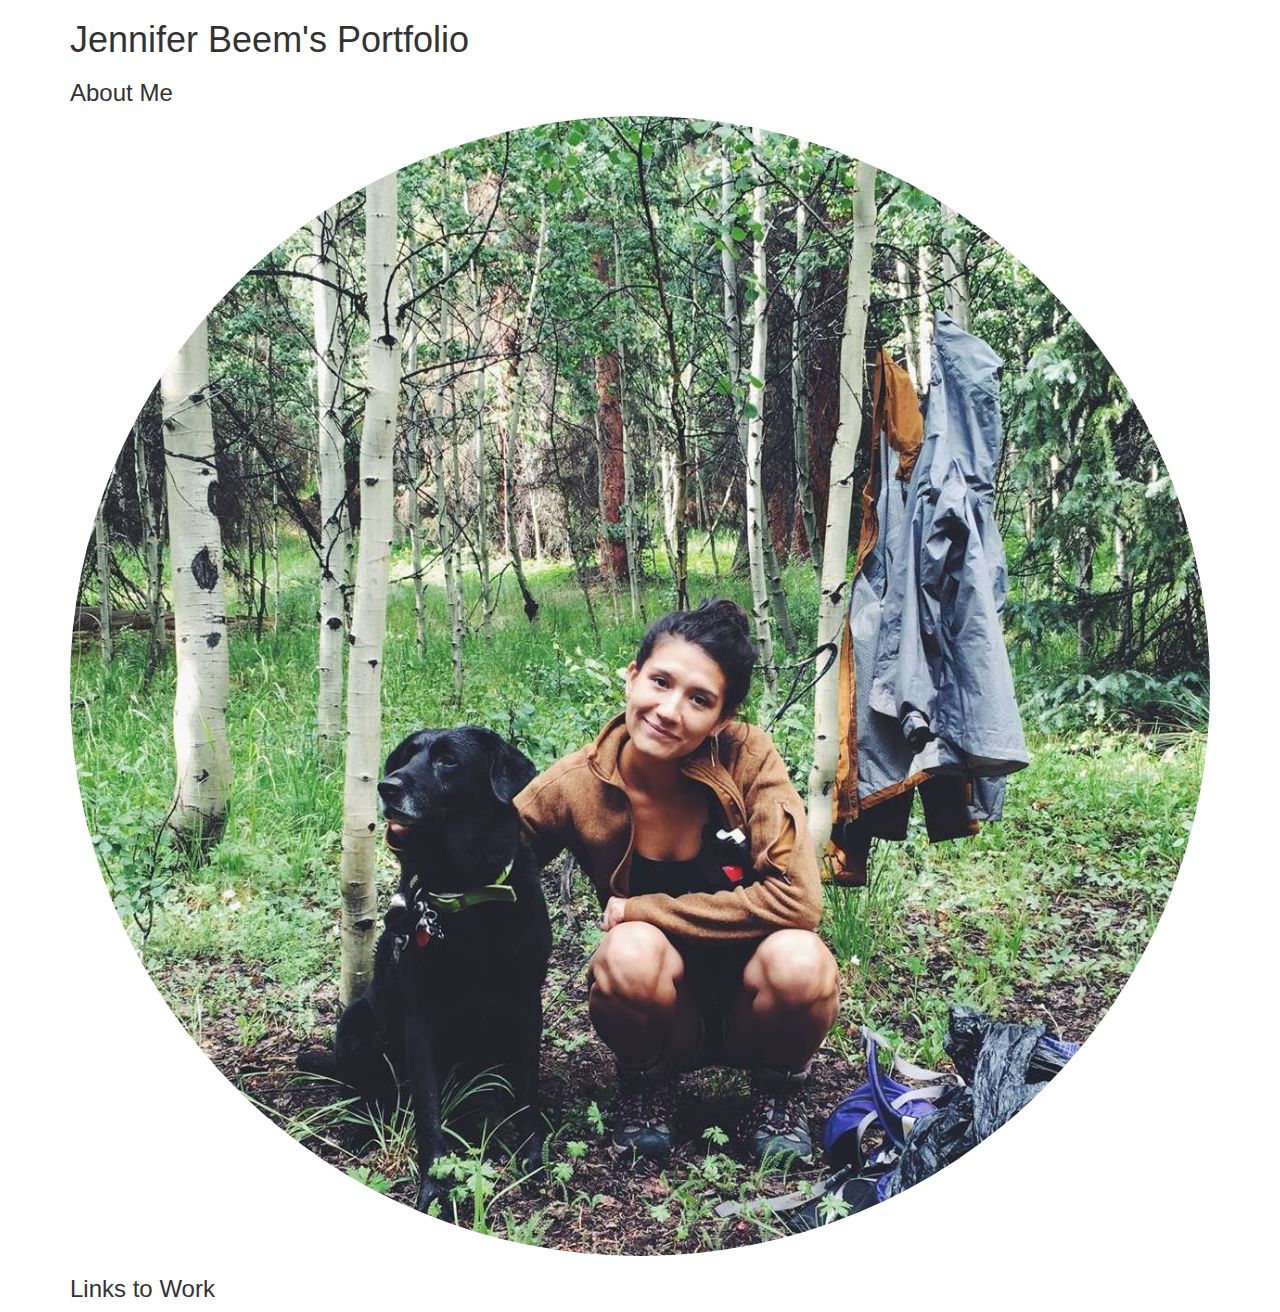
==== my-portfolio.html @ 3041405c "make image circle and set height and max-width to make image responsive" ====
<!DOCTYPE html>
<html>
  <head>
    <link rel="stylesheet" href="css/bootstrap.css">
    <link rel="stylesheet" href="css/styles.css">
    <meta charset="utf-8">
    <title>Jennifer Beem's Portfolio</title>
  </head>
  <body>
    <div class="container">
      <h1>Jennifer Beem's Portfolio</h1>
      <h3>About Me</h3>
      <img src="img/Lake City.jpg" class="img-circle" alt="lake city hike">
      <h3>Links to Work</h3>
    </div>
  </body>
</html>
---- css/styles.css ----
img {
  height: auto;
  max-width: 100%;
}
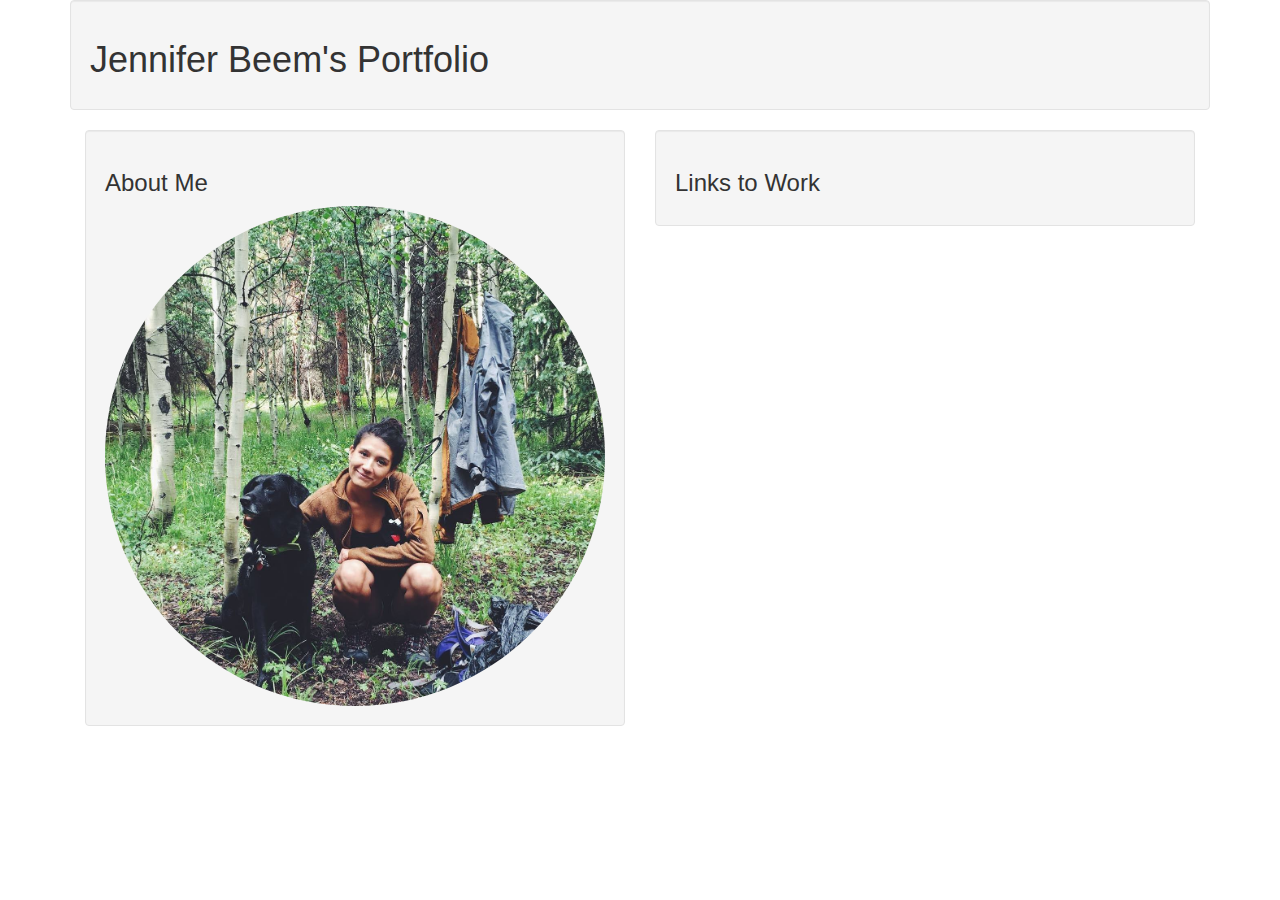
==== commit db9001f8: "make each section a well and make subheaders to columns (6 width)" ====
--- a/my-portfolio.html
+++ b/my-portfolio.html
@@ -8,10 +8,20 @@
   </head>
   <body>
     <div class="container">
-      <h1>Jennifer Beem's Portfolio</h1>
+      <div class="well">
+        <h1>Jennifer Beem's Portfolio</h1>
+      </div>
+      <div class="col-md-6">
+      <div class="well">
       <h3>About Me</h3>
       <img src="img/Lake City.jpg" class="img-circle" alt="lake city hike">
+      </div>
+      </div>
+      <div class="col-md-6">
+      <div class="well">
       <h3>Links to Work</h3>
+      </div>
+      </div>
     </div>
   </body>
 </html>
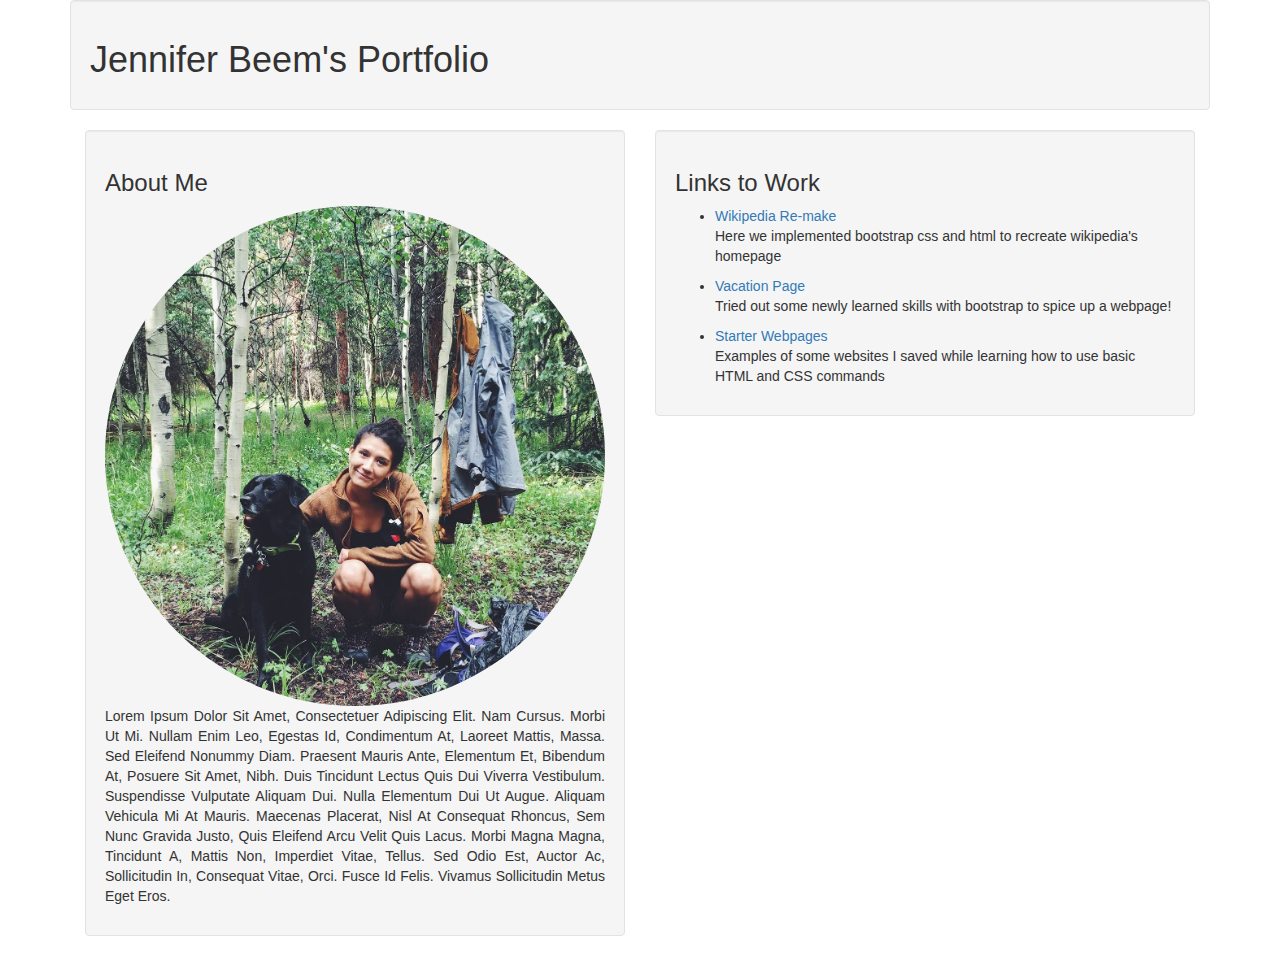
==== commit 09745694: "add links to github repositories and brief descriptions" ====
--- a/my-portfolio.html
+++ b/my-portfolio.html
@@ -11,15 +11,26 @@
       <div class="well">
         <h1>Jennifer Beem's Portfolio</h1>
       </div>
+
       <div class="col-md-6">
       <div class="well">
-      <h3>About Me</h3>
-      <img src="img/Lake City.jpg" class="img-circle" alt="lake city hike">
+        <h3>About Me</h3>
+        <img src="img/Lake City.jpg" class="img-circle" alt="lake city hike">
+        <p class="about">Lorem Ipsum Dolor Sit Amet, Consectetuer Adipiscing Elit. Nam Cursus. Morbi Ut Mi. Nullam Enim Leo, Egestas Id, Condimentum At, Laoreet Mattis, Massa. Sed Eleifend Nonummy Diam. Praesent Mauris Ante, Elementum Et, Bibendum At, Posuere Sit Amet, Nibh. Duis Tincidunt Lectus Quis Dui Viverra Vestibulum. Suspendisse Vulputate Aliquam Dui. Nulla Elementum Dui Ut Augue. Aliquam Vehicula Mi At Mauris. Maecenas Placerat, Nisl At Consequat Rhoncus, Sem Nunc Gravida Justo, Quis Eleifend Arcu Velit Quis Lacus. Morbi Magna Magna, Tincidunt A, Mattis Non, Imperdiet Vitae, Tellus. Sed Odio Est, Auctor Ac, Sollicitudin In, Consequat Vitae, Orci. Fusce Id Felis. Vivamus Sollicitudin Metus Eget Eros.</p>
       </div>
       </div>
+
       <div class="col-md-6">
       <div class="well">
-      <h3>Links to Work</h3>
+        <h3>Links to Work</h3>
+        <ul>
+      <li><a href="https://github.com/jeemb/wiki">Wikipedia Re-make</a></li>
+      <p>Here we implemented bootstrap css and html to recreate wikipedia's homepage</p>
+      <li><a href="https://github.com/jeemb/Vacation">Vacation Page</a></li>
+      <p>Tried out some newly learned skills with bootstrap to spice up a webpage!</p>
+      <li><a href="https://github.com/jeemb/My-First-Web-Page">Starter Webpages</a></li>
+      <p>Examples of some websites I saved while learning how to use basic HTML and CSS commands</p>
+    </ul>
       </div>
       </div>
     </div>
--- a/css/styles.css
+++ b/css/styles.css
@@ -2,3 +2,6 @@
   height: auto;
   max-width: 100%;
 }
+p.about {
+  text-align: justify;
+}
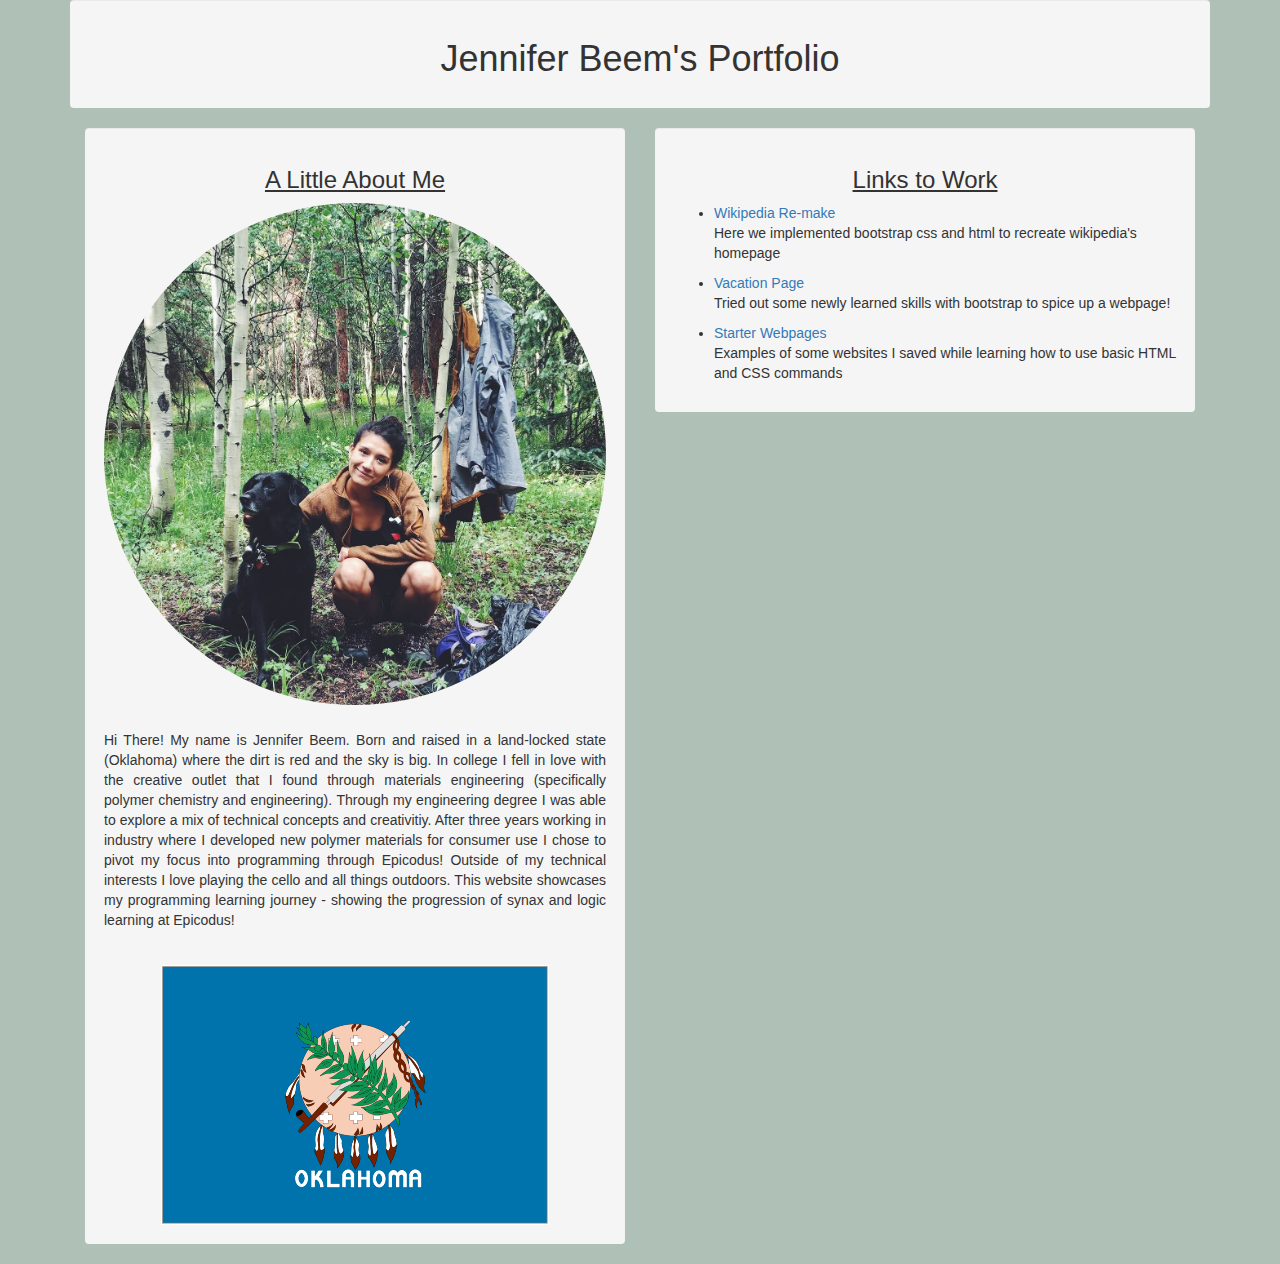
==== commit 958f132d: "add real text in about me section with padding, add oklahoma flag img, and background color" ====
--- a/my-portfolio.html
+++ b/my-portfolio.html
@@ -14,9 +14,11 @@
 
       <div class="col-md-6">
       <div class="well">
-        <h3>About Me</h3>
+        <h3>A Little About Me</h3>
         <img src="img/Lake City.jpg" class="img-circle" alt="lake city hike">
-        <p class="about">Lorem Ipsum Dolor Sit Amet, Consectetuer Adipiscing Elit. Nam Cursus. Morbi Ut Mi. Nullam Enim Leo, Egestas Id, Condimentum At, Laoreet Mattis, Massa. Sed Eleifend Nonummy Diam. Praesent Mauris Ante, Elementum Et, Bibendum At, Posuere Sit Amet, Nibh. Duis Tincidunt Lectus Quis Dui Viverra Vestibulum. Suspendisse Vulputate Aliquam Dui. Nulla Elementum Dui Ut Augue. Aliquam Vehicula Mi At Mauris. Maecenas Placerat, Nisl At Consequat Rhoncus, Sem Nunc Gravida Justo, Quis Eleifend Arcu Velit Quis Lacus. Morbi Magna Magna, Tincidunt A, Mattis Non, Imperdiet Vitae, Tellus. Sed Odio Est, Auctor Ac, Sollicitudin In, Consequat Vitae, Orci. Fusce Id Felis. Vivamus Sollicitudin Metus Eget Eros.</p>
+        <p class="about">Hi There! My name is Jennifer Beem. Born and raised in a land-locked state (Oklahoma) where the dirt is red and the sky is big. In college I fell in love with the creative outlet that I found through materials engineering (specifically polymer chemistry and engineering). Through my engineering degree I was able to explore a mix of technical concepts and creativitiy. After three years working in industry where I developed new polymer materials for consumer use I chose to pivot my focus into programming through Epicodus! Outside of my technical interests I love playing the cello and all things outdoors. This website showcases my programming learning journey - showing the progression of synax and logic learning at Epicodus!
+        </p>
+        <img src="img/oklahoma.gif" class="center-block" class="img.responsive" alt="oklahoma flag">
       </div>
       </div>
 
--- a/css/styles.css
+++ b/css/styles.css
@@ -4,4 +4,24 @@
 }
 p.about {
   text-align: justify;
+  padding-top: 5%;
+  padding-bottom: 5%;
 }
+
+body {
+  background-color: #afc1b7;
+}
+
+.well {
+  border: 1px hidden #2b333e;
+}
+
+h1 {
+  text-align: center;
+  font-family: "Helvetica", Helvetica, sans-serif;
+}
+
+h3 {
+  text-align: center;
+  text-decoration: underline;
+}
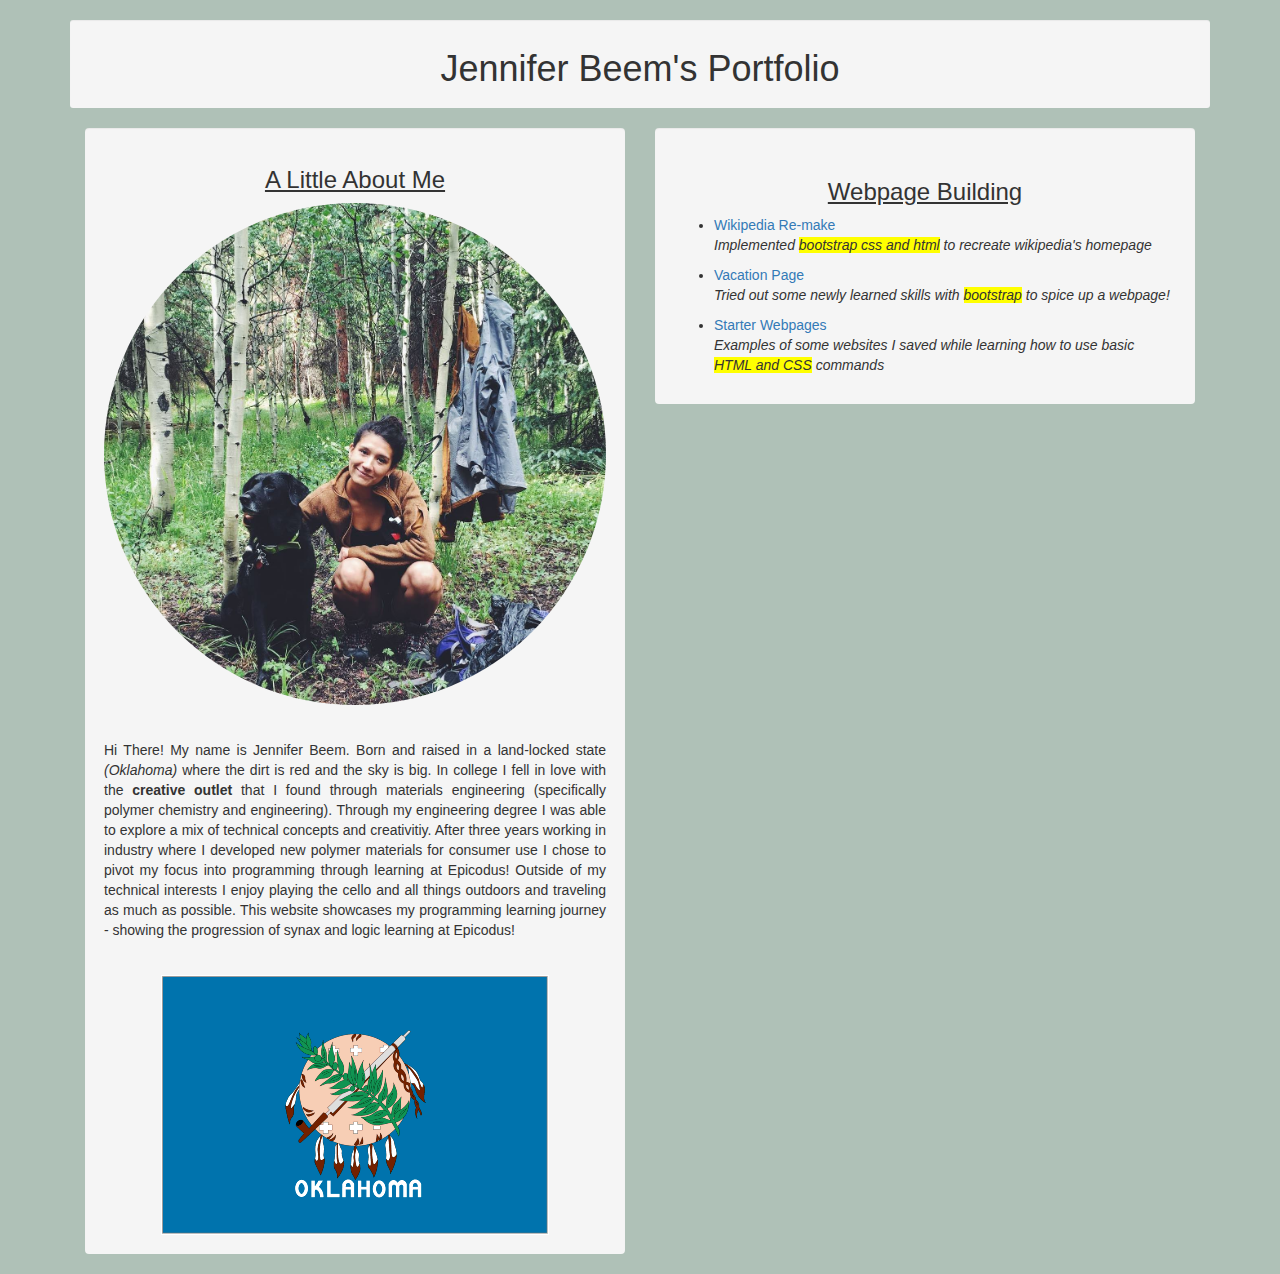
==== commit 0588111d: "make header well small and add inline HTML commands (highlighting, bold and italics) for h3 sections" ====
--- a/my-portfolio.html
+++ b/my-portfolio.html
@@ -8,7 +8,7 @@
   </head>
   <body>
     <div class="container">
-      <div class="well">
+      <div class="well well-sm">
         <h1>Jennifer Beem's Portfolio</h1>
       </div>
 
@@ -16,7 +16,7 @@
       <div class="well">
         <h3>A Little About Me</h3>
         <img src="img/Lake City.jpg" class="img-circle" alt="lake city hike">
-        <p class="about">Hi There! My name is Jennifer Beem. Born and raised in a land-locked state (Oklahoma) where the dirt is red and the sky is big. In college I fell in love with the creative outlet that I found through materials engineering (specifically polymer chemistry and engineering). Through my engineering degree I was able to explore a mix of technical concepts and creativitiy. After three years working in industry where I developed new polymer materials for consumer use I chose to pivot my focus into programming through Epicodus! Outside of my technical interests I love playing the cello and all things outdoors. This website showcases my programming learning journey - showing the progression of synax and logic learning at Epicodus!
+        <p class="about">Hi There! My name is Jennifer Beem. Born and raised in a land-locked state <em>(Oklahoma)</em> where the dirt is red and the sky is big. In college I fell in love with the <strong>creative outlet</strong> that I found through materials engineering (specifically polymer chemistry and engineering). Through my engineering degree I was able to explore a mix of technical concepts and creativitiy. After three years working in industry where I developed new polymer materials for consumer use I chose to pivot my focus into programming through learning at Epicodus! Outside of my technical interests I enjoy playing the cello and all things outdoors and traveling as much as possible. This website showcases my programming learning journey - showing the progression of synax and logic learning at Epicodus!
         </p>
         <img src="img/oklahoma.gif" class="center-block" class="img.responsive" alt="oklahoma flag">
       </div>
@@ -24,15 +24,17 @@
 
       <div class="col-md-6">
       <div class="well">
-        <h3>Links to Work</h3>
+      <div class="links">
+        <h3>Webpage Building</h3>
         <ul>
       <li><a href="https://github.com/jeemb/wiki">Wikipedia Re-make</a></li>
-      <p>Here we implemented bootstrap css and html to recreate wikipedia's homepage</p>
+      <p>Implemented <span class="highlight">bootstrap css and html</span> to recreate wikipedia's homepage</p>
       <li><a href="https://github.com/jeemb/Vacation">Vacation Page</a></li>
-      <p>Tried out some newly learned skills with bootstrap to spice up a webpage!</p>
+      <p>Tried out some newly learned skills with <span class="highlight">bootstrap</span> to spice up a webpage!</p>
       <li><a href="https://github.com/jeemb/My-First-Web-Page">Starter Webpages</a></li>
-      <p>Examples of some websites I saved while learning how to use basic HTML and CSS commands</p>
+      <p>Examples of some websites I saved while learning how to use basic <span class="highlight">HTML and CSS</span> commands</p>
     </ul>
+      </div>
       </div>
       </div>
     </div>
--- a/css/styles.css
+++ b/css/styles.css
@@ -6,6 +6,8 @@
   text-align: justify;
   padding-top: 5%;
   padding-bottom: 5%;
+  margin-top: 10px;
+  margin-bottom: 10px;
 }
 
 body {
@@ -25,3 +27,19 @@
   text-align: center;
   text-decoration: underline;
 }
+
+.links p {
+  font-style: italic;
+}
+
+.links {
+  padding-top: 12px;
+}
+
+.container {
+  padding-top: 20px;
+}
+
+.highlight {
+  background-color: yellow;
+}
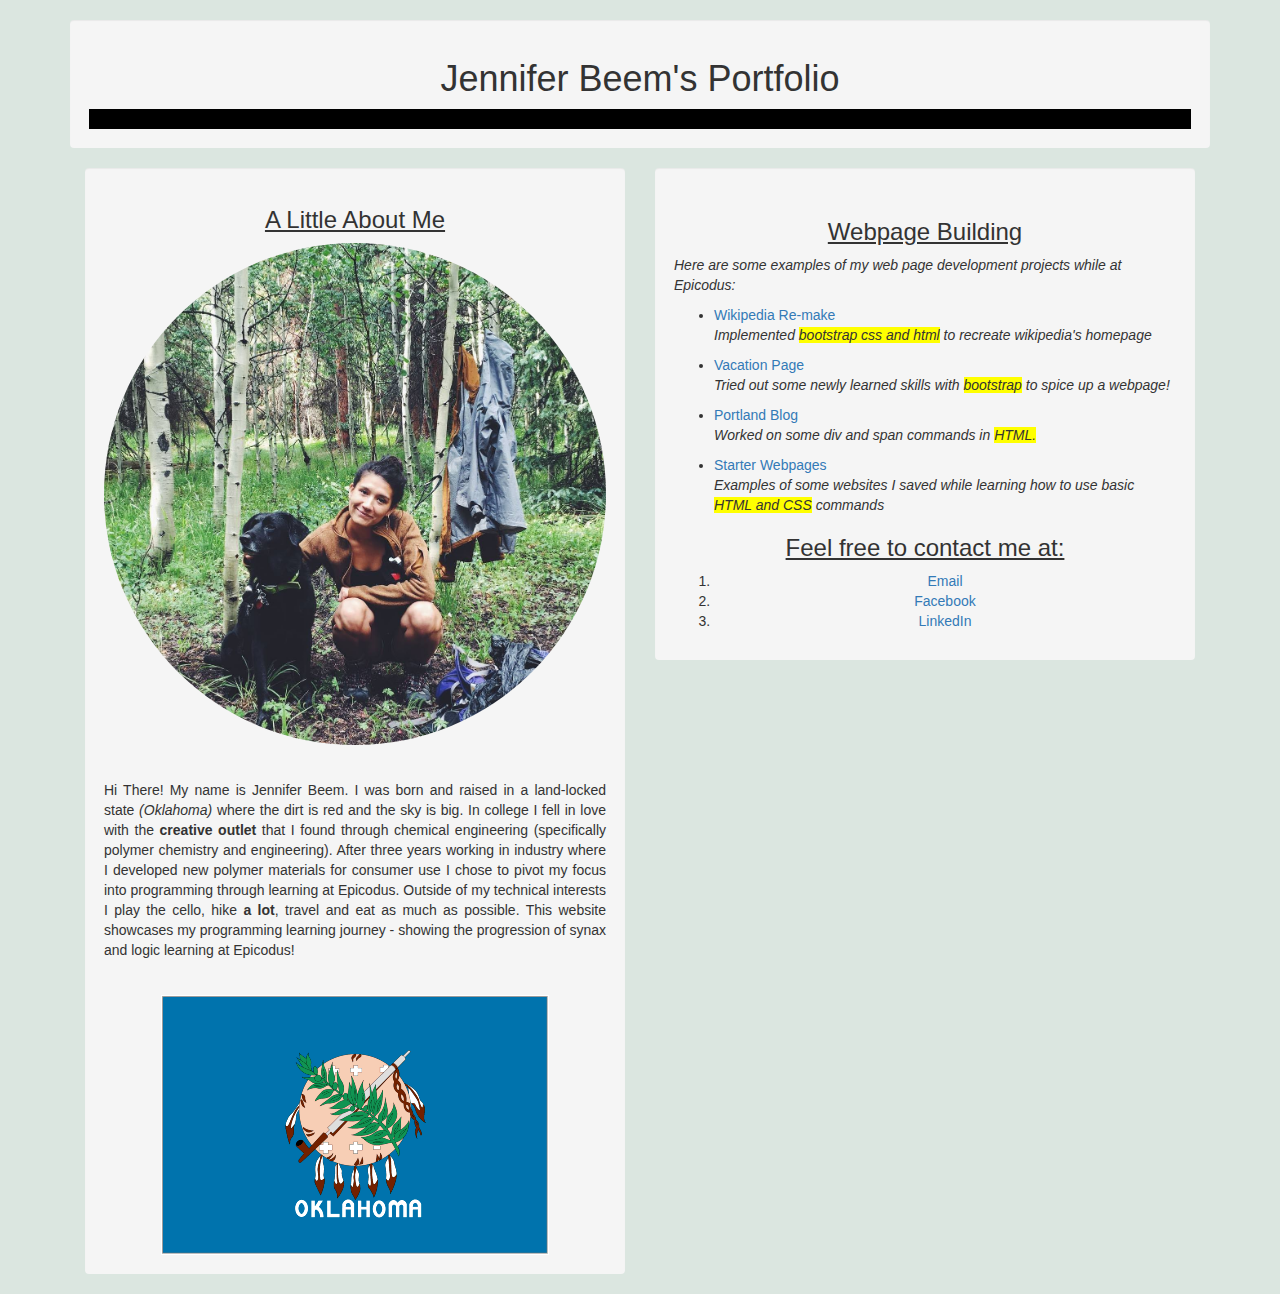
==== commit 4b2ba53e: "add background image for h1 and add contact info" ====
--- a/my-portfolio.html
+++ b/my-portfolio.html
@@ -8,15 +8,17 @@
   </head>
   <body>
     <div class="container">
-      <div class="well well-sm">
+      <div class="well">
+        <div class="title">
         <h1>Jennifer Beem's Portfolio</h1>
+        </div>
       </div>
 
       <div class="col-md-6">
       <div class="well">
         <h3>A Little About Me</h3>
         <img src="img/Lake City.jpg" class="img-circle" alt="lake city hike">
-        <p class="about">Hi There! My name is Jennifer Beem. Born and raised in a land-locked state <em>(Oklahoma)</em> where the dirt is red and the sky is big. In college I fell in love with the <strong>creative outlet</strong> that I found through materials engineering (specifically polymer chemistry and engineering). Through my engineering degree I was able to explore a mix of technical concepts and creativitiy. After three years working in industry where I developed new polymer materials for consumer use I chose to pivot my focus into programming through learning at Epicodus! Outside of my technical interests I enjoy playing the cello and all things outdoors and traveling as much as possible. This website showcases my programming learning journey - showing the progression of synax and logic learning at Epicodus!
+        <p class="about">Hi There! My name is Jennifer Beem. I was born and raised in a land-locked state <em>(Oklahoma)</em> where the dirt is red and the sky is big. In college I fell in love with the <strong>creative outlet</strong> that I found through chemical engineering (specifically polymer chemistry and engineering). After three years working in industry where I developed new polymer materials for consumer use I chose to pivot my focus into programming through learning at Epicodus. Outside of my technical interests I play the cello, hike <strong>a lot</strong>, travel and eat </em>as much</em> as possible. This website showcases my programming learning journey - showing the progression of synax and logic learning at Epicodus!
         </p>
         <img src="img/oklahoma.gif" class="center-block" class="img.responsive" alt="oklahoma flag">
       </div>
@@ -26,17 +28,26 @@
       <div class="well">
       <div class="links">
         <h3>Webpage Building</h3>
+        <p>Here are some examples of my web page development projects while at Epicodus:</p>
         <ul>
-      <li><a href="https://github.com/jeemb/wiki">Wikipedia Re-make</a></li>
-      <p>Implemented <span class="highlight">bootstrap css and html</span> to recreate wikipedia's homepage</p>
-      <li><a href="https://github.com/jeemb/Vacation">Vacation Page</a></li>
-      <p>Tried out some newly learned skills with <span class="highlight">bootstrap</span> to spice up a webpage!</p>
-      <li><a href="https://github.com/jeemb/My-First-Web-Page">Starter Webpages</a></li>
-      <p>Examples of some websites I saved while learning how to use basic <span class="highlight">HTML and CSS</span> commands</p>
-    </ul>
-      </div>
+          <li><a href="https://github.com/jeemb/wiki">Wikipedia Re-make</a></li>
+          <p>Implemented <span class="highlight">bootstrap css and html</span> to recreate wikipedia's homepage</p>
+          <li><a href="https://github.com/jeemb/Vacation">Vacation Page</a></li>
+          <p>Tried out some newly learned skills with <span class="highlight">bootstrap</span> to spice up a webpage!</p>
+          <li><a href="https://github.com/jeemb/portland-blog">Portland Blog</a></li>
+          <p>Worked on some div and span commands in <span class="highlight">HTML.</span></p>
+          <li><a href="https://github.com/jeemb/My-First-Web-Page">Starter Webpages</a></li>
+          <p>Examples of some websites I saved while learning how to use basic <span class="highlight">HTML and CSS</span> commands</p>
+        </ul>
+        <h3>Feel free to contact me at:</h3>
+        <ol>
+          <li><a href="mailto:jenniferbeem@gmail.com">Email</a></li>
+          <li><a href="https://www.facebook.com/jennifer.beem.583">Facebook</a></li>
+          <li><a href="https://www.linkedin.com/in/jennifer-beem-370238113">LinkedIn</a></li>
+        </ol>
       </div>
       </div>
     </div>
+    </div>
   </body>
 </html>
--- a/css/styles.css
+++ b/css/styles.css
@@ -11,7 +11,7 @@
 }
 
 body {
-  background-color: #afc1b7;
+  background-color: #DBE6E0;
 }
 
 .well {
@@ -26,6 +26,7 @@
 h3 {
   text-align: center;
   text-decoration: underline;
+  font-family: "helvetica", helvetica, sans-serif;
 }
 
 .links p {
@@ -43,3 +44,12 @@
 .highlight {
   background-color: yellow;
 }
+
+.title {
+  background-image: url(http://www.x8ing.com/resources/iceland_myrdalssandur.jpg);
+  border-bottom: 20px solid black;
+}
+
+ol {
+  text-align: center;
+}
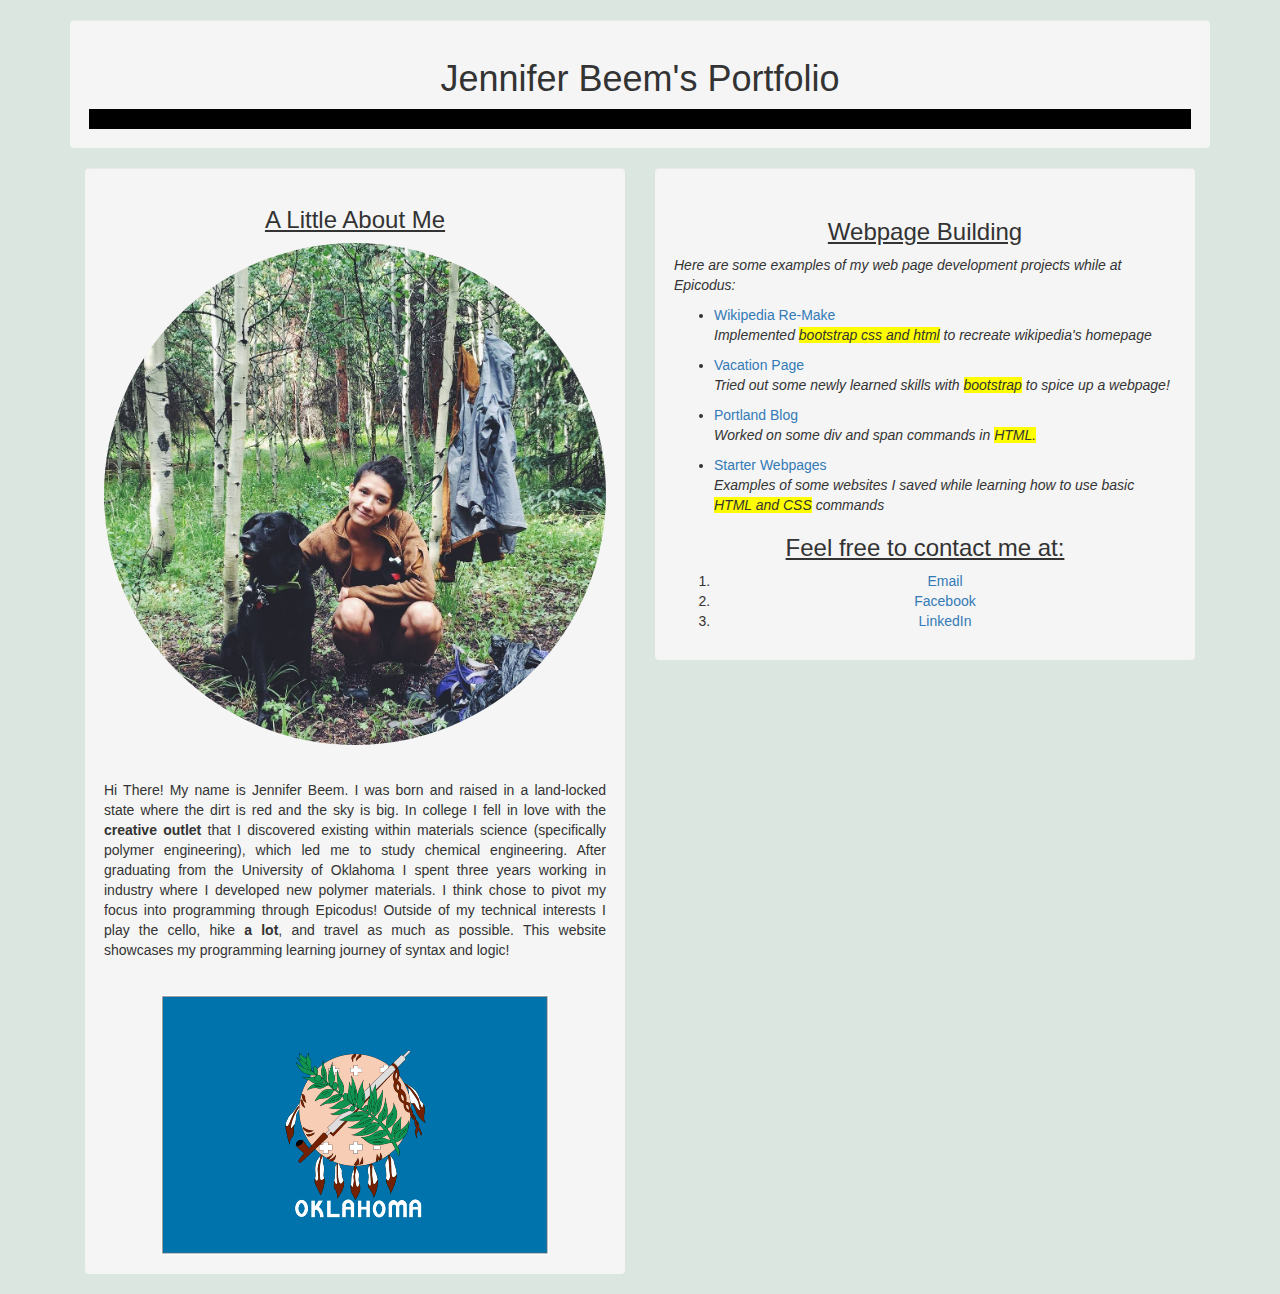
==== commit cd9d454e: "add README file" ====
--- a/my-portfolio.html
+++ b/my-portfolio.html
@@ -11,16 +11,18 @@
       <div class="well">
         <div class="title">
         <h1>Jennifer Beem's Portfolio</h1>
+      </div>
         </div>
-      </div>
 
       <div class="col-md-6">
       <div class="well">
         <h3>A Little About Me</h3>
-        <img src="img/Lake City.jpg" class="img-circle" alt="lake city hike">
-        <p class="about">Hi There! My name is Jennifer Beem. I was born and raised in a land-locked state <em>(Oklahoma)</em> where the dirt is red and the sky is big. In college I fell in love with the <strong>creative outlet</strong> that I found through chemical engineering (specifically polymer chemistry and engineering). After three years working in industry where I developed new polymer materials for consumer use I chose to pivot my focus into programming through learning at Epicodus. Outside of my technical interests I play the cello, hike <strong>a lot</strong>, travel and eat </em>as much</em> as possible. This website showcases my programming learning journey - showing the progression of synax and logic learning at Epicodus!
-        </p>
-        <img src="img/oklahoma.gif" class="center-block" class="img.responsive" alt="oklahoma flag">
+          <img src="img/Lake City.jpg" class="img-circle" alt="lake city hike">
+          <p class="about">Hi There! My name is Jennifer Beem. I was born and raised in a land-locked state where the dirt is red and the sky is big. In college I fell in love with the <strong>creative outlet</strong> that I discovered existing within materials science (specifically polymer engineering), which led me to study chemical engineering. After graduating from the University of Oklahoma I spent three years working in industry where I developed new polymer materials. I think  chose to pivot my focus into programming through Epicodus! Outside of my technical interests I play the cello, hike <strong>a lot</strong>, and travel </em>as much</em> as possible. This website showcases my programming learning journey of syntax and logic!</p>
+
+          <div class="oklahoma">
+            <img src="img/oklahoma.gif" class="center-block" class="img.responsive" alt="oklahoma flag">
+          </div>
       </div>
       </div>
 
@@ -30,7 +32,7 @@
         <h3>Webpage Building</h3>
         <p>Here are some examples of my web page development projects while at Epicodus:</p>
         <ul>
-          <li><a href="https://github.com/jeemb/wiki">Wikipedia Re-make</a></li>
+          <li><a href="https://github.com/jeemb/wiki">Wikipedia Re-Make</a></li>
           <p>Implemented <span class="highlight">bootstrap css and html</span> to recreate wikipedia's homepage</p>
           <li><a href="https://github.com/jeemb/Vacation">Vacation Page</a></li>
           <p>Tried out some newly learned skills with <span class="highlight">bootstrap</span> to spice up a webpage!</p>
@@ -39,15 +41,14 @@
           <li><a href="https://github.com/jeemb/My-First-Web-Page">Starter Webpages</a></li>
           <p>Examples of some websites I saved while learning how to use basic <span class="highlight">HTML and CSS</span> commands</p>
         </ul>
-        <h3>Feel free to contact me at:</h3>
-        <ol>
-          <li><a href="mailto:jenniferbeem@gmail.com">Email</a></li>
-          <li><a href="https://www.facebook.com/jennifer.beem.583">Facebook</a></li>
-          <li><a href="https://www.linkedin.com/in/jennifer-beem-370238113">LinkedIn</a></li>
-        </ol>
-      </div>
-      </div>
-    </div>
+          <h3>Feel free to contact me at:</h3>
+          <ol>
+            <li><a href="mailto:jenniferbeem@gmail.com">Email</a></li>
+            <li><a href="https://www.facebook.com/jennifer.beem.583">Facebook</a></li>
+            <li><a href="https://www.linkedin.com/in/jennifer-beem-370238113">LinkedIn</a></li>
+          </ol>
+        </div>
+        </div>
     </div>
   </body>
 </html>
--- a/css/styles.css
+++ b/css/styles.css
@@ -53,3 +53,7 @@
 ol {
   text-align: center;
 }
+
+.oklahoma {
+  float: none
+}
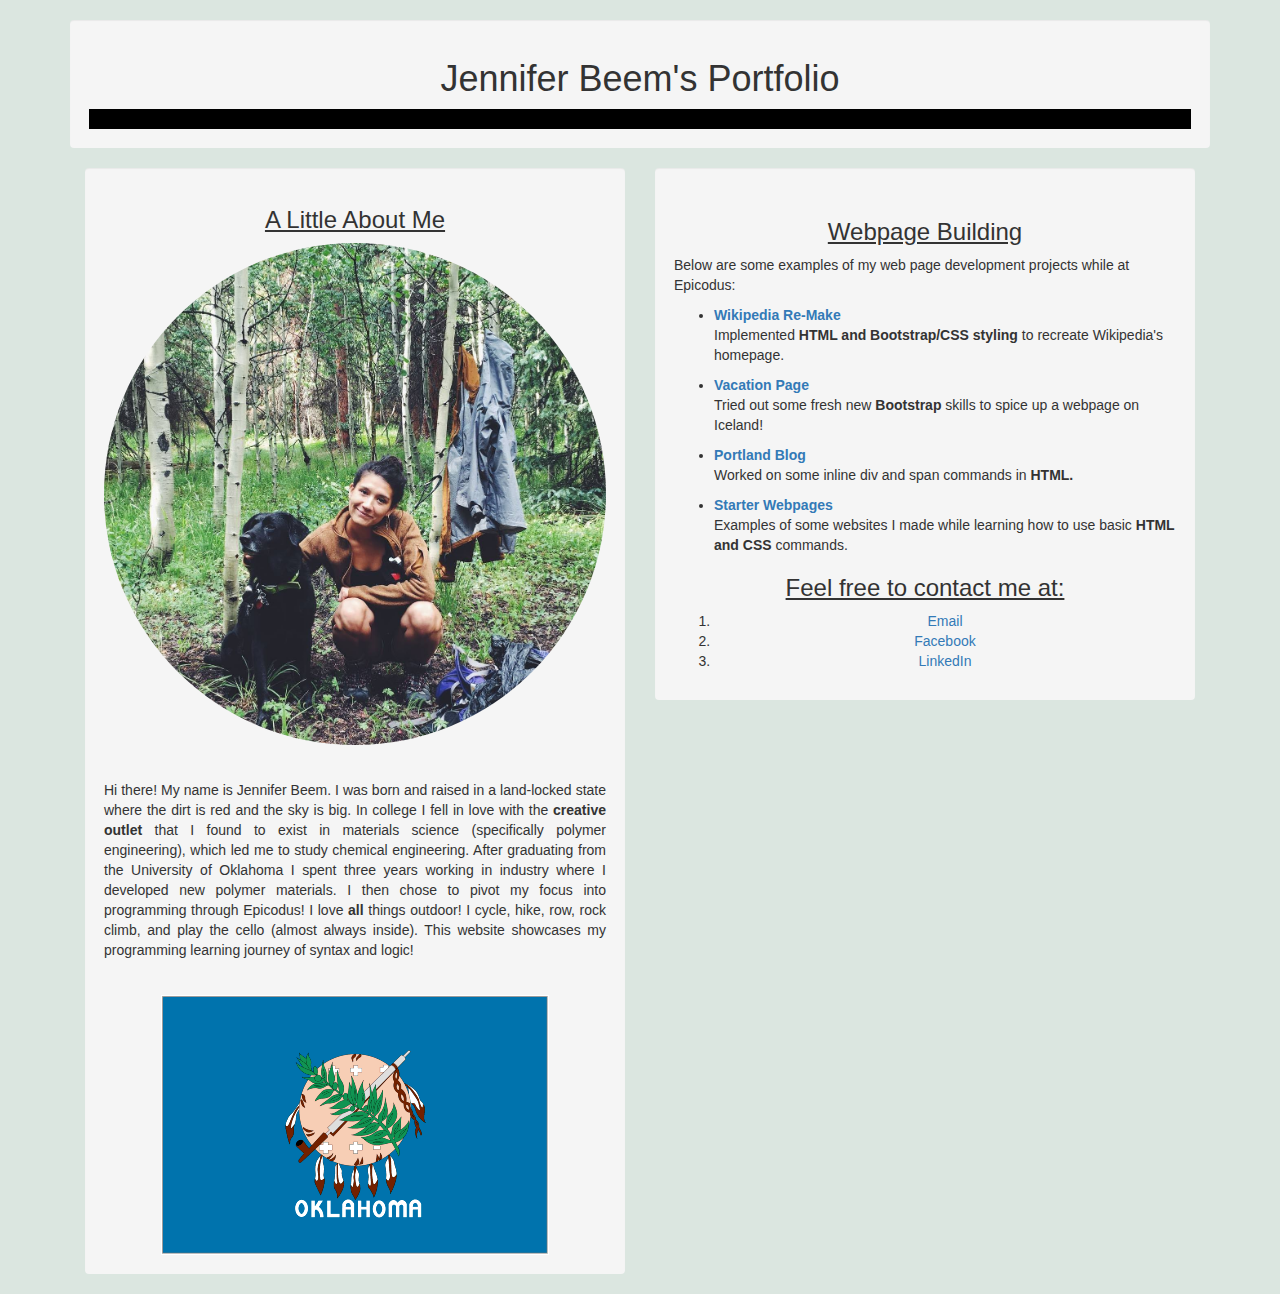
==== commit da1219c8: "update HTML indentions and switch highlighted sections to bold" ====
--- a/my-portfolio.html
+++ b/my-portfolio.html
@@ -15,40 +15,44 @@
         </div>
 
       <div class="col-md-6">
-      <div class="well">
-        <h3>A Little About Me</h3>
+        <div class="well">
+          <h3>A Little About Me</h3>
           <img src="img/Lake City.jpg" class="img-circle" alt="lake city hike">
-          <p class="about">Hi There! My name is Jennifer Beem. I was born and raised in a land-locked state where the dirt is red and the sky is big. In college I fell in love with the <strong>creative outlet</strong> that I discovered existing within materials science (specifically polymer engineering), which led me to study chemical engineering. After graduating from the University of Oklahoma I spent three years working in industry where I developed new polymer materials. I think  chose to pivot my focus into programming through Epicodus! Outside of my technical interests I play the cello, hike <strong>a lot</strong>, and travel </em>as much</em> as possible. This website showcases my programming learning journey of syntax and logic!</p>
+          <p class="about">Hi there! My name is Jennifer Beem. I was born and raised in a land-locked state where the dirt is red and the sky is big. In college I fell in love with the <strong>creative outlet</strong> that I found to exist in materials science (specifically polymer engineering), which led me to study chemical engineering. After graduating from the University of Oklahoma I spent three years working in industry where I developed new polymer materials. I then chose to pivot my focus into programming through Epicodus! I love <strong>all</strong> things outdoor! I cycle, hike, row, rock climb, and play the cello (almost always inside). This website showcases my programming learning journey of syntax and logic!</p>
 
           <div class="oklahoma">
             <img src="img/oklahoma.gif" class="center-block" class="img.responsive" alt="oklahoma flag">
           </div>
-      </div>
+        </div>
       </div>
 
       <div class="col-md-6">
-      <div class="well">
-      <div class="links">
-        <h3>Webpage Building</h3>
-        <p>Here are some examples of my web page development projects while at Epicodus:</p>
-        <ul>
-          <li><a href="https://github.com/jeemb/wiki">Wikipedia Re-Make</a></li>
-          <p>Implemented <span class="highlight">bootstrap css and html</span> to recreate wikipedia's homepage</p>
-          <li><a href="https://github.com/jeemb/Vacation">Vacation Page</a></li>
-          <p>Tried out some newly learned skills with <span class="highlight">bootstrap</span> to spice up a webpage!</p>
-          <li><a href="https://github.com/jeemb/portland-blog">Portland Blog</a></li>
-          <p>Worked on some div and span commands in <span class="highlight">HTML.</span></p>
-          <li><a href="https://github.com/jeemb/My-First-Web-Page">Starter Webpages</a></li>
-          <p>Examples of some websites I saved while learning how to use basic <span class="highlight">HTML and CSS</span> commands</p>
-        </ul>
+        <div class="well">
+          <div class="links">
+            <h3>Webpage Building</h3>
+          </div>
+          <div class="linktext">
+            <p>Below are some examples of my web page development projects while at Epicodus:</p>
+            <ul>
+              <li><a href="https://github.com/jeemb/wiki">Wikipedia Re-Make</a></li>
+              <p>Implemented <span class="bold">HTML and Bootstrap/CSS styling</span> to recreate Wikipedia's homepage.</p>
+              <li><a href="https://github.com/jeemb/Vacation">Vacation Page</a></li>
+              <p>Tried out some fresh new <span class="bold">Bootstrap</span> skills to spice up a webpage on Iceland!</p>
+              <li><a href="https://github.com/jeemb/portland-blog">Portland Blog</a></li>
+              <p>Worked on some inline div and span commands in <span class="bold">HTML.</span></p>
+              <li><a href="https://github.com/jeemb/My-First-Web-Page">Starter Webpages</a></li>
+              <p>Examples of some websites I made while learning how to use basic <span class="bold">HTML and CSS</span> commands.</p>
+            </ul>
+          </div>
+
           <h3>Feel free to contact me at:</h3>
-          <ol>
-            <li><a href="mailto:jenniferbeem@gmail.com">Email</a></li>
-            <li><a href="https://www.facebook.com/jennifer.beem.583">Facebook</a></li>
-            <li><a href="https://www.linkedin.com/in/jennifer-beem-370238113">LinkedIn</a></li>
-          </ol>
+            <ol>
+              <li><a href="mailto:jenniferbeem@gmail.com">Email</a></li>
+              <li><a href="https://www.facebook.com/jennifer.beem.583">Facebook</a></li>
+              <li><a href="https://www.linkedin.com/in/jennifer-beem-370238113">LinkedIn</a></li>
+            </ol>
         </div>
-        </div>
+      </div>
     </div>
   </body>
 </html>
--- a/css/styles.css
+++ b/css/styles.css
@@ -8,6 +8,17 @@
   padding-bottom: 5%;
   margin-top: 10px;
   margin-bottom: 10px;
+}
+
+p.linktext {
+  padding-top: 5%;
+  padding-bottom: 5%;
+  margin-top: 10px;
+  margin-bottom: 10px;
+}
+
+.linktext a {
+  font-weight: bold;
 }
 
 body {
@@ -41,8 +52,8 @@
   padding-top: 20px;
 }
 
-.highlight {
-  background-color: yellow;
+.bold {
+  font-weight: bold;
 }
 
 .title {
